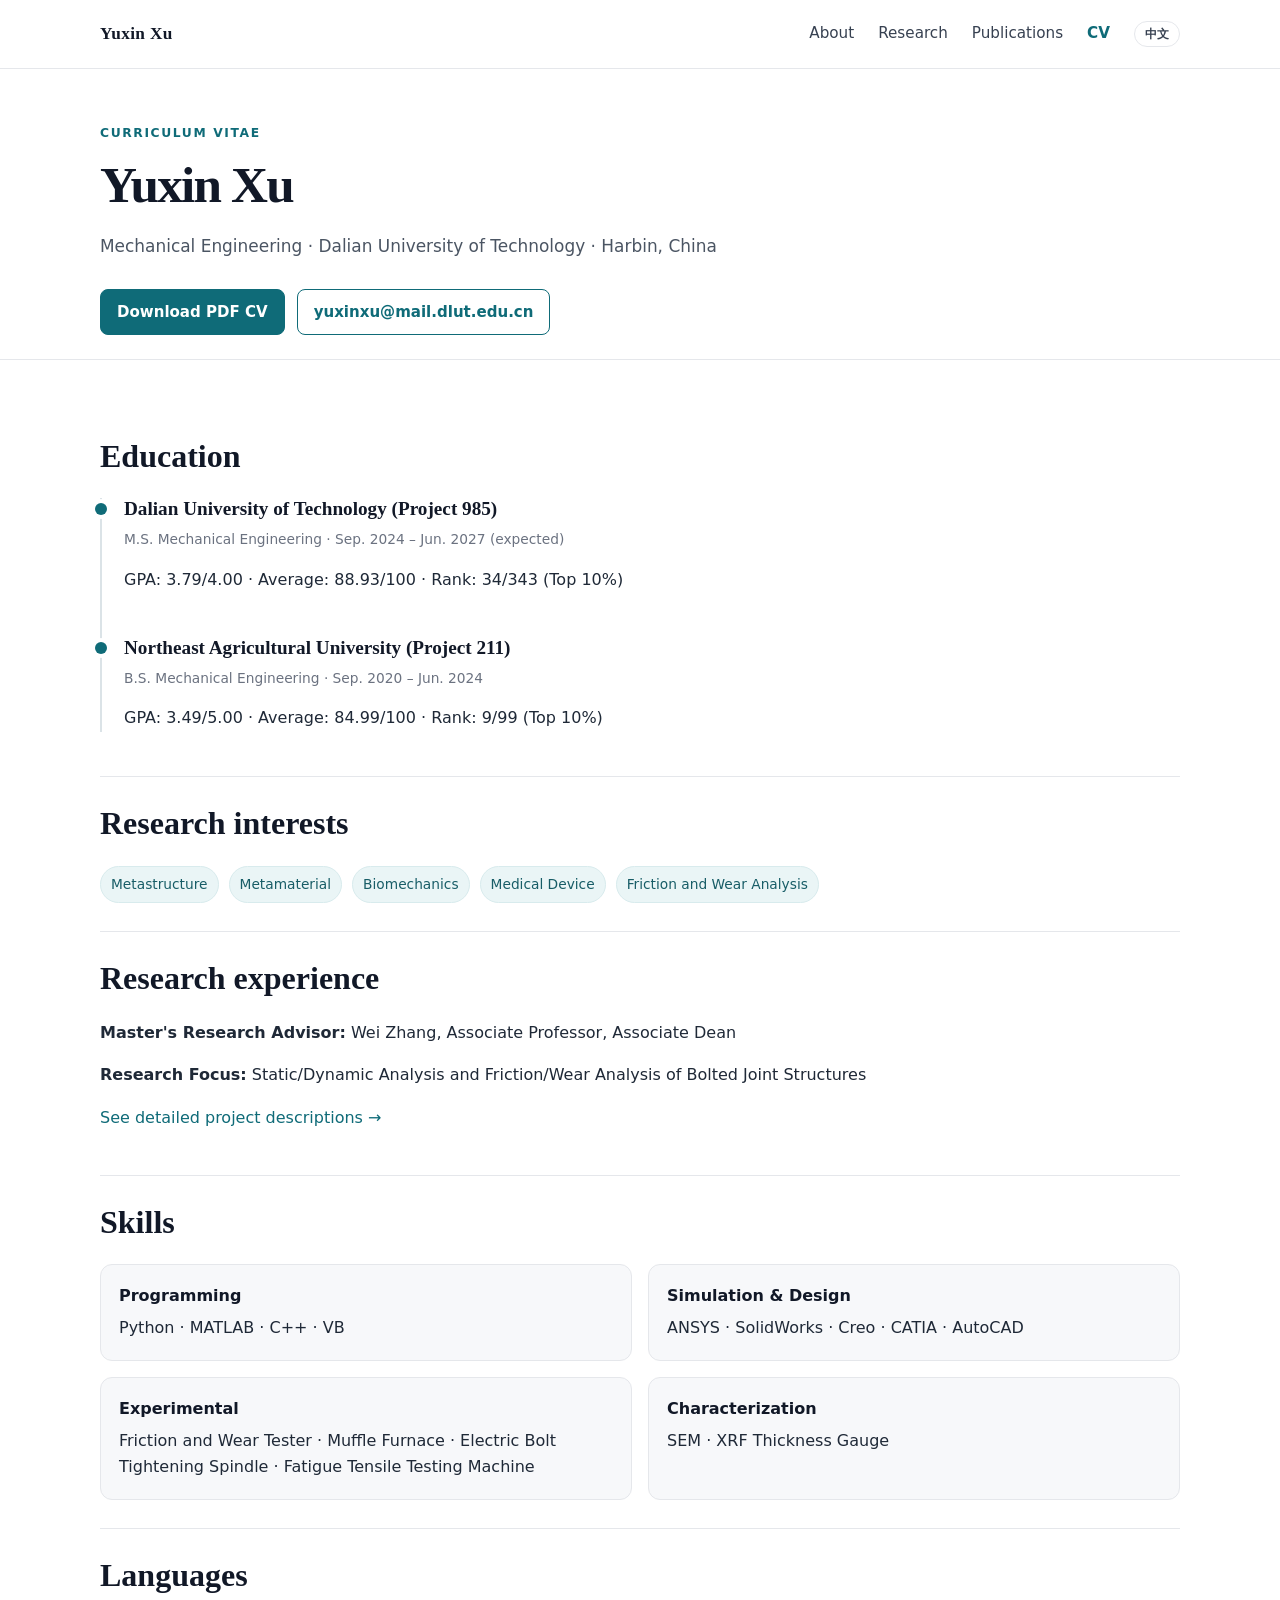
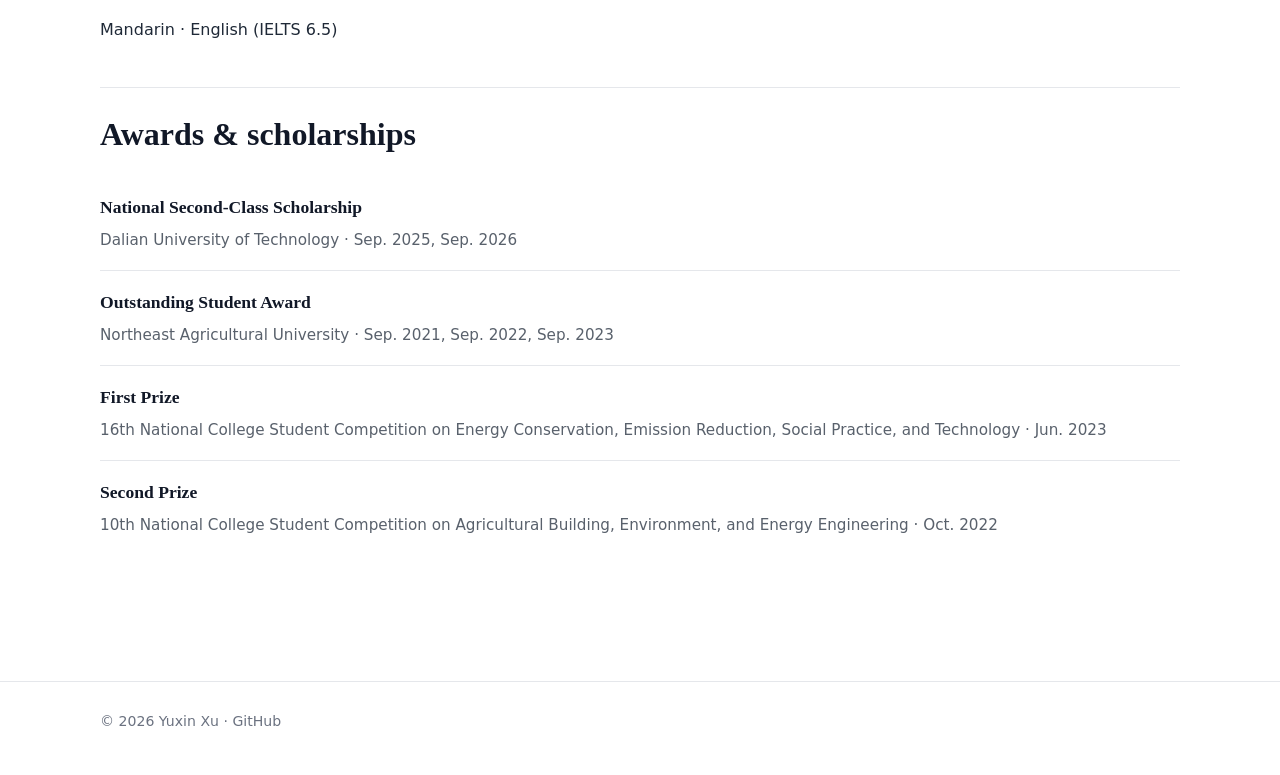
==== cv.html @ acc341e3 "Add files via upload" ====
<!doctype html><html lang="en"><head><meta charset="utf-8"><meta name="viewport" content="width=device-width, initial-scale=1"><title>CV | Yuxin Xu</title><link rel="stylesheet" href="assets/style.css"></head><body>
<header class="site-header"><div class="container nav"><a class="brand" href="index.html">Yuxin Xu</a><nav class="nav-links"><a href="index.html">About</a><a href="research.html">Research</a><a href="publications.html">Publications</a><a class="active" href="cv.html">CV</a></nav></div></header>
<main><section class="page-head"><div class="container"><div class="eyebrow">Curriculum Vitae</div><h1>Yuxin Xu</h1><p class="lede">Mechanical Engineering · Dalian University of Technology · Harbin, China</p><div class="hero-actions"><a class="btn primary" href="assets/Yuxin_Xu_CV.pdf">Download PDF CV</a><a class="btn secondary" href="mailto:yuxinxu@mail.dlut.edu.cn">yuxinxu@mail.dlut.edu.cn</a></div></div></section>
<section class="section"><div class="container"><div class="cv-section"><h2>Education</h2><div class="timeline"><div class="timeline-item"><h3>Dalian University of Technology (Project 985)</h3><div class="when">M.S. Mechanical Engineering · Sep. 2024 – Jun. 2027 (expected)</div><p>GPA: 3.79/4.00 · Average: 88.93/100 · Rank: 34/343 (Top 10%)</p></div><div class="timeline-item"><h3>Northeast Agricultural University (Project 211)</h3><div class="when">B.S. Mechanical Engineering · Sep. 2020 – Jun. 2024</div><p>GPA: 3.49/5.00 · Average: 84.99/100 · Rank: 9/99 (Top 10%)</p></div></div></div><div class="cv-section"><h2>Research interests</h2><div class="meta-row"><span class="tag">Metastructure</span><span class="tag">Metamaterial</span><span class="tag">Biomechanics</span><span class="tag">Medical Device</span><span class="tag">Friction and Wear Analysis</span></div></div><div class="cv-section"><h2>Research experience</h2><p><strong>Master's Research Advisor:</strong> Wei Zhang, Associate Professor, Associate Dean</p><p><strong>Research Focus:</strong> Static/Dynamic Analysis and Friction/Wear Analysis of Bolted Joint Structures</p><p><a href="research.html">See detailed project descriptions →</a></p></div><div class="cv-section"><h2>Skills</h2><div class="skills-grid"><div class="skillbox"><strong>Programming</strong>Python · MATLAB · C++ · VB</div><div class="skillbox"><strong>Simulation & Design</strong>ANSYS · SolidWorks · Creo · CATIA · AutoCAD</div><div class="skillbox"><strong>Experimental</strong>Friction and Wear Tester · Muffle Furnace · Electric Bolt Tightening Spindle · Fatigue Tensile Testing Machine</div><div class="skillbox"><strong>Characterization</strong>SEM · XRF Thickness Gauge</div></div></div><div class="cv-section"><h2>Languages</h2><p>Mandarin · English (IELTS 6.5)</p></div><div class="cv-section"><h2>Awards & scholarships</h2><ul class="list-clean"><li><div class="item-title">National Second-Class Scholarship</div><div class="item-body">Dalian University of Technology · Sep. 2025, Sep. 2026</div></li><li><div class="item-title">Outstanding Student Award</div><div class="item-body">Northeast Agricultural University · Sep. 2021, Sep. 2022, Sep. 2023</div></li><li><div class="item-title">First Prize</div><div class="item-body">16th National College Student Competition on Energy Conservation, Emission Reduction, Social Practice, and Technology · Jun. 2023</div></li><li><div class="item-title">Second Prize</div><div class="item-body">10th National College Student Competition on Agricultural Building, Environment, and Energy Engineering · Oct. 2022</div></li></ul></div></div></section>
</main><footer class="footer"><div class="container">© <span id="year"></span> Yuxin Xu · <a href="https://github.com/Nathan-yuxinxu" target="_blank" rel="noopener">GitHub</a></div></footer><script src="assets/site.js"></script></body></html>
---- assets/style.css ----
:root{
  --bg:#ffffff;
  --surface:#f7f8fa;
  --text:#1f2937;
  --muted:#6b7280;
  --line:#e5e7eb;
  --accent:#0f6b78;
  --accent-soft:#eaf5f6;
  --max:1080px;
}
*{box-sizing:border-box}
html{scroll-behavior:smooth}
body{margin:0;background:var(--bg);color:var(--text);font-family:Inter,ui-sans-serif,system-ui,-apple-system,BlinkMacSystemFont,"Segoe UI",sans-serif;line-height:1.65}
a{color:var(--accent);text-decoration:none}
a:hover{text-decoration:underline}
.container{width:min(var(--max),calc(100% - 40px));margin:0 auto}
.site-header{position:sticky;top:0;z-index:50;background:rgba(255,255,255,.94);backdrop-filter:blur(14px);border-bottom:1px solid var(--line)}
.nav{height:68px;display:flex;align-items:center;justify-content:space-between;gap:24px}
.brand{font-family:Georgia,"Times New Roman",serif;font-size:1.08rem;font-weight:700;color:#111827;letter-spacing:.02em}
.nav-links{display:flex;gap:24px;align-items:center;font-size:.95rem}
.nav-links a{color:#374151}
.nav-links a.active{color:var(--accent);font-weight:700}
.hero{padding:74px 0 44px}
.hero-grid{display:grid;grid-template-columns:1fr 260px;gap:64px;align-items:center}
.eyebrow{text-transform:uppercase;letter-spacing:.13em;font-size:.77rem;font-weight:800;color:var(--accent);margin-bottom:12px}
h1,h2,h3{font-family:Georgia,"Times New Roman",serif;color:#111827;line-height:1.18}
h1{font-size:clamp(2.7rem,6vw,4.8rem);margin:0 0 14px;letter-spacing:-.035em}
h2{font-size:2rem;margin:0 0 22px}
h3{font-size:1.2rem;margin:0 0 7px}
.subtitle{font-size:1.22rem;color:#374151;margin:0 0 20px}
.lede{font-size:1.06rem;color:#4b5563;max-width:760px}
.hero-actions{display:flex;flex-wrap:wrap;gap:12px;margin-top:28px}
.btn{display:inline-flex;align-items:center;justify-content:center;padding:10px 16px;border-radius:8px;border:1px solid var(--accent);font-weight:700;font-size:.94rem}
.btn.primary{background:var(--accent);color:white}
.btn.secondary{background:white;color:var(--accent)}
.avatar{width:230px;height:230px;border-radius:50%;display:grid;place-items:center;background:linear-gradient(135deg,#dcecee,#f5f7f8);border:1px solid #d8e4e6;box-shadow:0 14px 45px rgba(15,107,120,.08)}
.avatar span{font-family:Georgia,"Times New Roman",serif;font-size:4.2rem;color:var(--accent);letter-spacing:-.08em}
.meta-row{display:flex;flex-wrap:wrap;gap:10px;margin-top:24px}
.tag{background:var(--accent-soft);color:#185d67;padding:6px 10px;border-radius:999px;font-size:.86rem;border:1px solid #d8ebed}
.section{padding:50px 0;border-top:1px solid var(--line)}
.section-intro{max-width:760px;color:var(--muted);margin-top:-10px;margin-bottom:26px}
.stats{display:grid;grid-template-columns:repeat(4,1fr);gap:14px}
.stat{border:1px solid var(--line);border-radius:12px;padding:18px;background:white}
.stat strong{display:block;font-family:Georgia,"Times New Roman",serif;font-size:1.55rem;color:#111827}
.stat span{font-size:.88rem;color:var(--muted)}
.cards{display:grid;grid-template-columns:repeat(3,1fr);gap:18px}
.card{border:1px solid var(--line);border-radius:14px;padding:22px;background:white;box-shadow:0 8px 22px rgba(17,24,39,.035)}
.card p{margin:.4rem 0 0;color:#5b6470;font-size:.95rem}
.card .kicker{font-size:.75rem;text-transform:uppercase;letter-spacing:.12em;color:var(--accent);font-weight:800;margin-bottom:10px}
.list-clean{list-style:none;padding:0;margin:0}
.list-clean li{padding:17px 0;border-bottom:1px solid var(--line)}
.list-clean li:last-child{border-bottom:0}
.item-top{display:flex;justify-content:space-between;gap:18px;align-items:flex-start}
.item-title{font-family:Georgia,"Times New Roman",serif;font-weight:700;font-size:1.1rem;color:#111827}
.item-meta{color:var(--muted);font-size:.9rem;white-space:nowrap}
.item-body{color:#59616c;margin-top:6px;font-size:.95rem}
.smallcaps{text-transform:uppercase;letter-spacing:.1em;font-size:.72rem;font-weight:800;color:var(--accent)}
.pub{padding:18px 0;border-bottom:1px solid var(--line)}
.pub:last-child{border-bottom:0}
.pub-title{font-weight:700;color:#111827}
.pub-authors,.pub-venue{color:#5b6470;font-size:.94rem;margin-top:3px}
.pub-badge{display:inline-block;margin-top:8px;padding:3px 8px;border-radius:6px;background:var(--surface);border:1px solid var(--line);font-size:.8rem;color:#4b5563}
.two-col{display:grid;grid-template-columns:1fr 1fr;gap:36px}
.timeline{border-left:2px solid #dbe3e7;padding-left:22px}
.timeline-item{position:relative;padding:0 0 28px}
.timeline-item:before{content:"";position:absolute;left:-29px;top:5px;width:12px;height:12px;border-radius:50%;background:var(--accent);box-shadow:0 0 0 4px white}
.timeline-item:last-child{padding-bottom:0}
.timeline-item .when{font-size:.86rem;color:var(--muted)}
.skills-grid{display:grid;grid-template-columns:repeat(2,1fr);gap:16px}
.skillbox{background:var(--surface);border:1px solid var(--line);border-radius:12px;padding:18px}
.skillbox strong{display:block;margin-bottom:6px;color:#111827}
.footer{margin-top:48px;border-top:1px solid var(--line);padding:28px 0 42px;color:var(--muted);font-size:.88rem}
.page-head{padding:54px 0 24px}
.page-head h1{font-size:3.2rem}
.breadcrumb{color:var(--muted);font-size:.92rem;margin-top:8px}
.project{display:grid;grid-template-columns:170px 1fr;gap:28px;padding:28px 0;border-bottom:1px solid var(--line)}
.project:last-child{border-bottom:0}
.project-label{font-size:.82rem;color:var(--muted)}
.project-label strong{display:block;color:var(--accent);margin-bottom:3px}
.project h3{font-size:1.35rem}
.project ul{margin:12px 0 0 1.1rem;color:#59616c}
.project li{margin:7px 0}
.note{background:var(--accent-soft);border-left:4px solid var(--accent);padding:16px 18px;border-radius:8px;color:#36565b}
.cv-section{padding:28px 0;border-bottom:1px solid var(--line)}
.cv-section:last-child{border-bottom:0}
@media (max-width:800px){
  .hero-grid{grid-template-columns:1fr;gap:34px}.avatar{width:170px;height:170px}.avatar span{font-size:3.2rem}
  .stats,.cards,.two-col,.skills-grid{grid-template-columns:1fr 1fr}.project{grid-template-columns:1fr}.nav-links{gap:13px;font-size:.88rem}
}
@media (max-width:560px){
  .container{width:min(100% - 28px,var(--max))}.nav{height:auto;min-height:64px;align-items:flex-start;padding:14px 0;flex-direction:column;gap:8px}.nav-links{flex-wrap:wrap}
  .hero{padding-top:44px}.stats,.cards,.two-col,.skills-grid{grid-template-columns:1fr}.item-top{flex-direction:column;gap:4px}.item-meta{white-space:normal}.page-head h1{font-size:2.5rem}
}

.project-gallery{display:grid;grid-template-columns:repeat(2,minmax(0,1fr));gap:12px;margin-top:18px}
.project-gallery figure{margin:0}
.project-gallery img{display:block;width:100%;height:260px;object-fit:contain;object-position:center;border-radius:10px;border:1px solid var(--line);background:#f8fafc;padding:8px;cursor:zoom-in;transition:transform .18s ease,box-shadow .18s ease}
.project-gallery figcaption{font-size:.79rem;color:var(--muted);margin-top:6px}
.pending-gallery{grid-template-columns:1fr}
.gallery-placeholder{min-height:110px;border:1px dashed #cbd5e1;border-radius:10px;display:grid;place-items:center;padding:18px;background:#fafbfc;color:#7b8490;text-align:center;font-size:.86rem}
.footer a{color:inherit}
@media (max-width:560px){.project-gallery{grid-template-columns:1fr}}

.photo-avatar{overflow:hidden;padding:0;background:#fff}
.photo-avatar img{width:100%;height:100%;object-fit:cover;display:block}
.project-gallery{grid-template-columns:repeat(auto-fit,minmax(220px,1fr))}

.project-gallery img:hover{transform:translateY(-2px);box-shadow:0 10px 28px rgba(17,24,39,.10)}
.project-gallery figcaption{min-height:2.7em}
.image-lightbox{position:fixed;inset:0;z-index:9999;background:rgba(0,0,0,.88);display:none;align-items:center;justify-content:center;padding:28px}
.image-lightbox.open{display:flex}
.image-lightbox-inner{position:relative;max-width:96vw;max-height:94vh;display:flex;flex-direction:column;align-items:center;gap:10px}
.image-lightbox img{display:block;max-width:94vw;max-height:84vh;width:auto;height:auto;object-fit:contain;background:white;border-radius:8px;box-shadow:0 18px 60px rgba(0,0,0,.42)}
.image-lightbox-caption{max-width:900px;color:#f3f4f6;text-align:center;font-size:.92rem;line-height:1.5}
.image-lightbox-close{position:fixed;top:18px;right:22px;width:44px;height:44px;border:0;border-radius:50%;background:rgba(255,255,255,.14);color:#fff;font-size:30px;line-height:1;cursor:pointer;display:grid;place-items:center}
.image-lightbox-close:hover{background:rgba(255,255,255,.24)}
@media (max-width:560px){.project-gallery img{height:220px}.image-lightbox{padding:14px}.image-lightbox img{max-width:96vw;max-height:80vh}}

/* bilingual language switch */
.lang-toggle{appearance:none;border:1px solid var(--line);background:#fff;color:#374151;border-radius:999px;padding:5px 10px;font:inherit;font-size:.78rem;font-weight:700;line-height:1.2;cursor:pointer;white-space:nowrap;transition:border-color .15s ease,color .15s ease,background .15s ease}
.lang-toggle:hover{border-color:var(--accent);color:var(--accent);background:var(--accent-soft)}
.lang-toggle:focus-visible{outline:2px solid var(--accent);outline-offset:2px}
html[lang="zh-CN"] body{font-family:Inter,"PingFang SC","Microsoft YaHei","Noto Sans CJK SC",ui-sans-serif,system-ui,-apple-system,BlinkMacSystemFont,"Segoe UI",sans-serif}
html[lang="zh-CN"] h1,html[lang="zh-CN"] h2,html[lang="zh-CN"] h3,html[lang="zh-CN"] .brand,html[lang="zh-CN"] .item-title,html[lang="zh-CN"] .stat strong{font-family:"Songti SC","Noto Serif CJK SC",Georgia,"Times New Roman",serif}
@media (max-width:560px){.lang-toggle{padding:4px 9px;font-size:.75rem}}
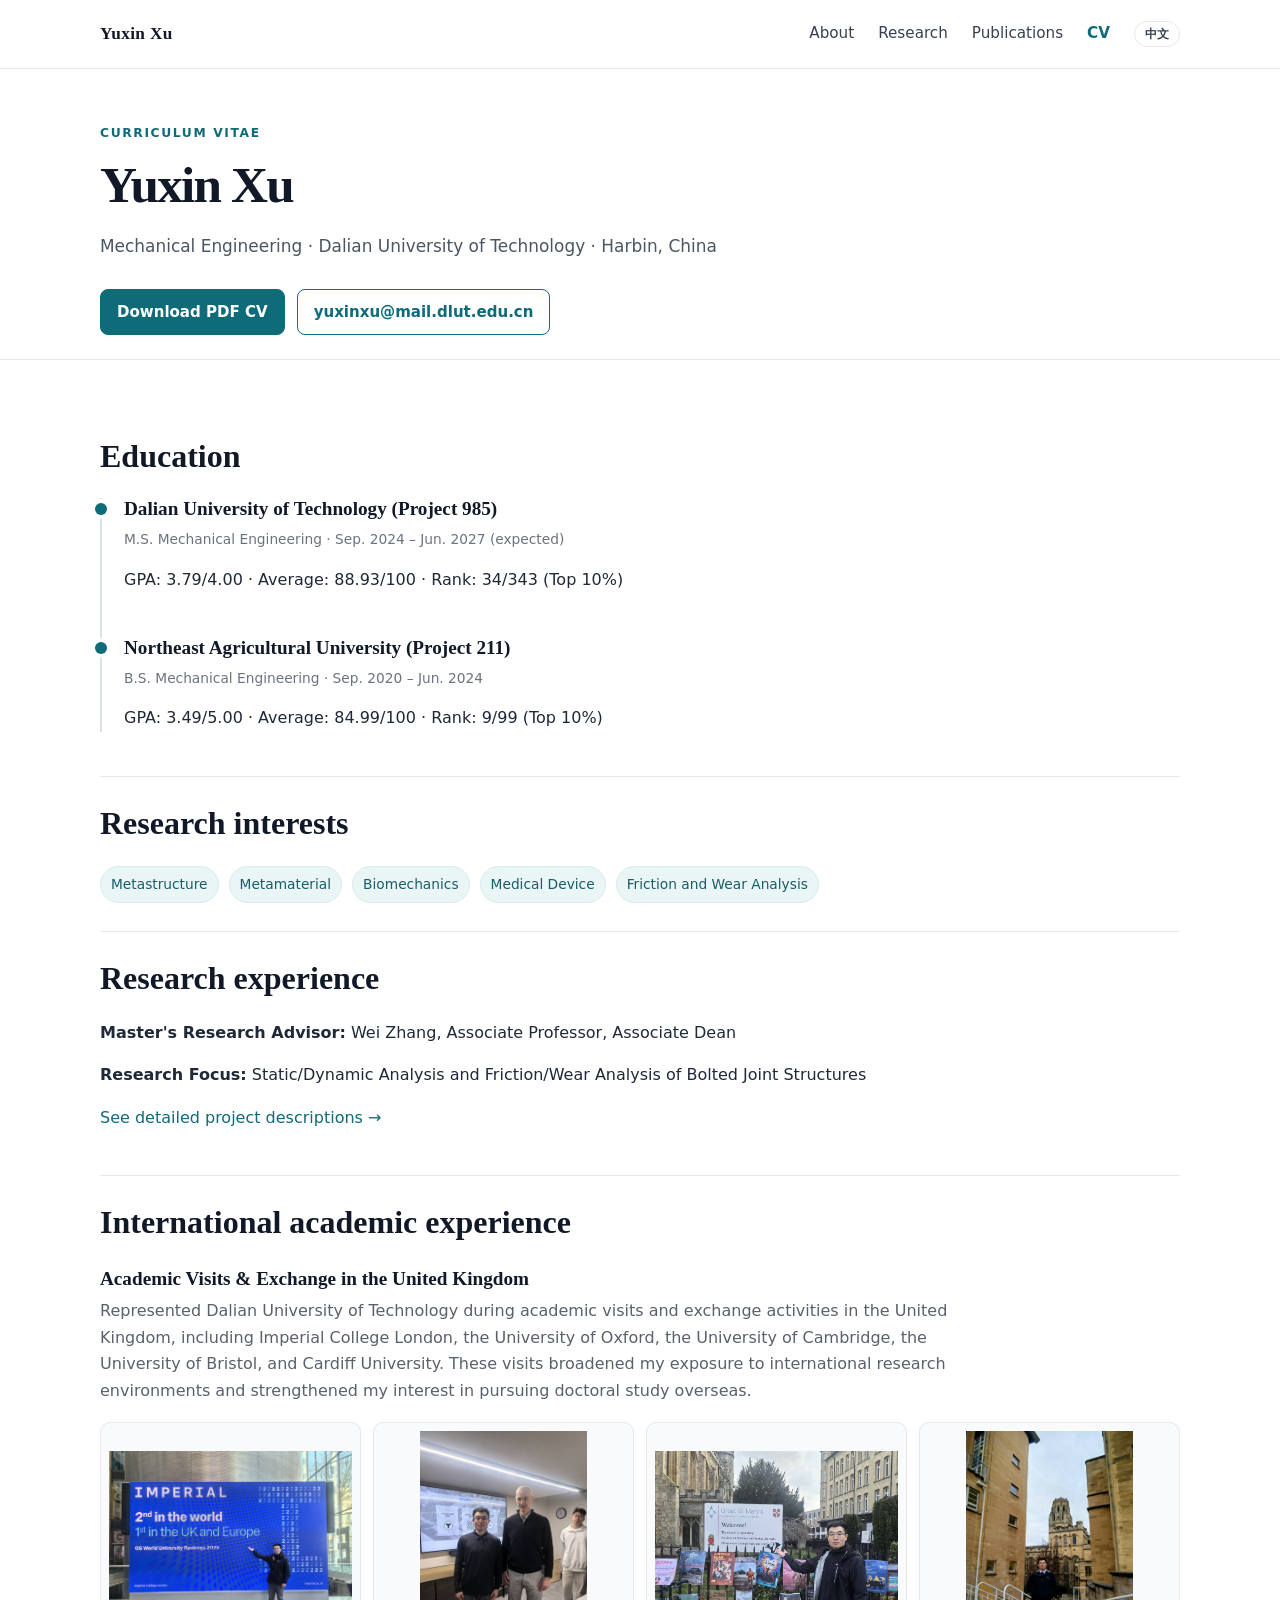
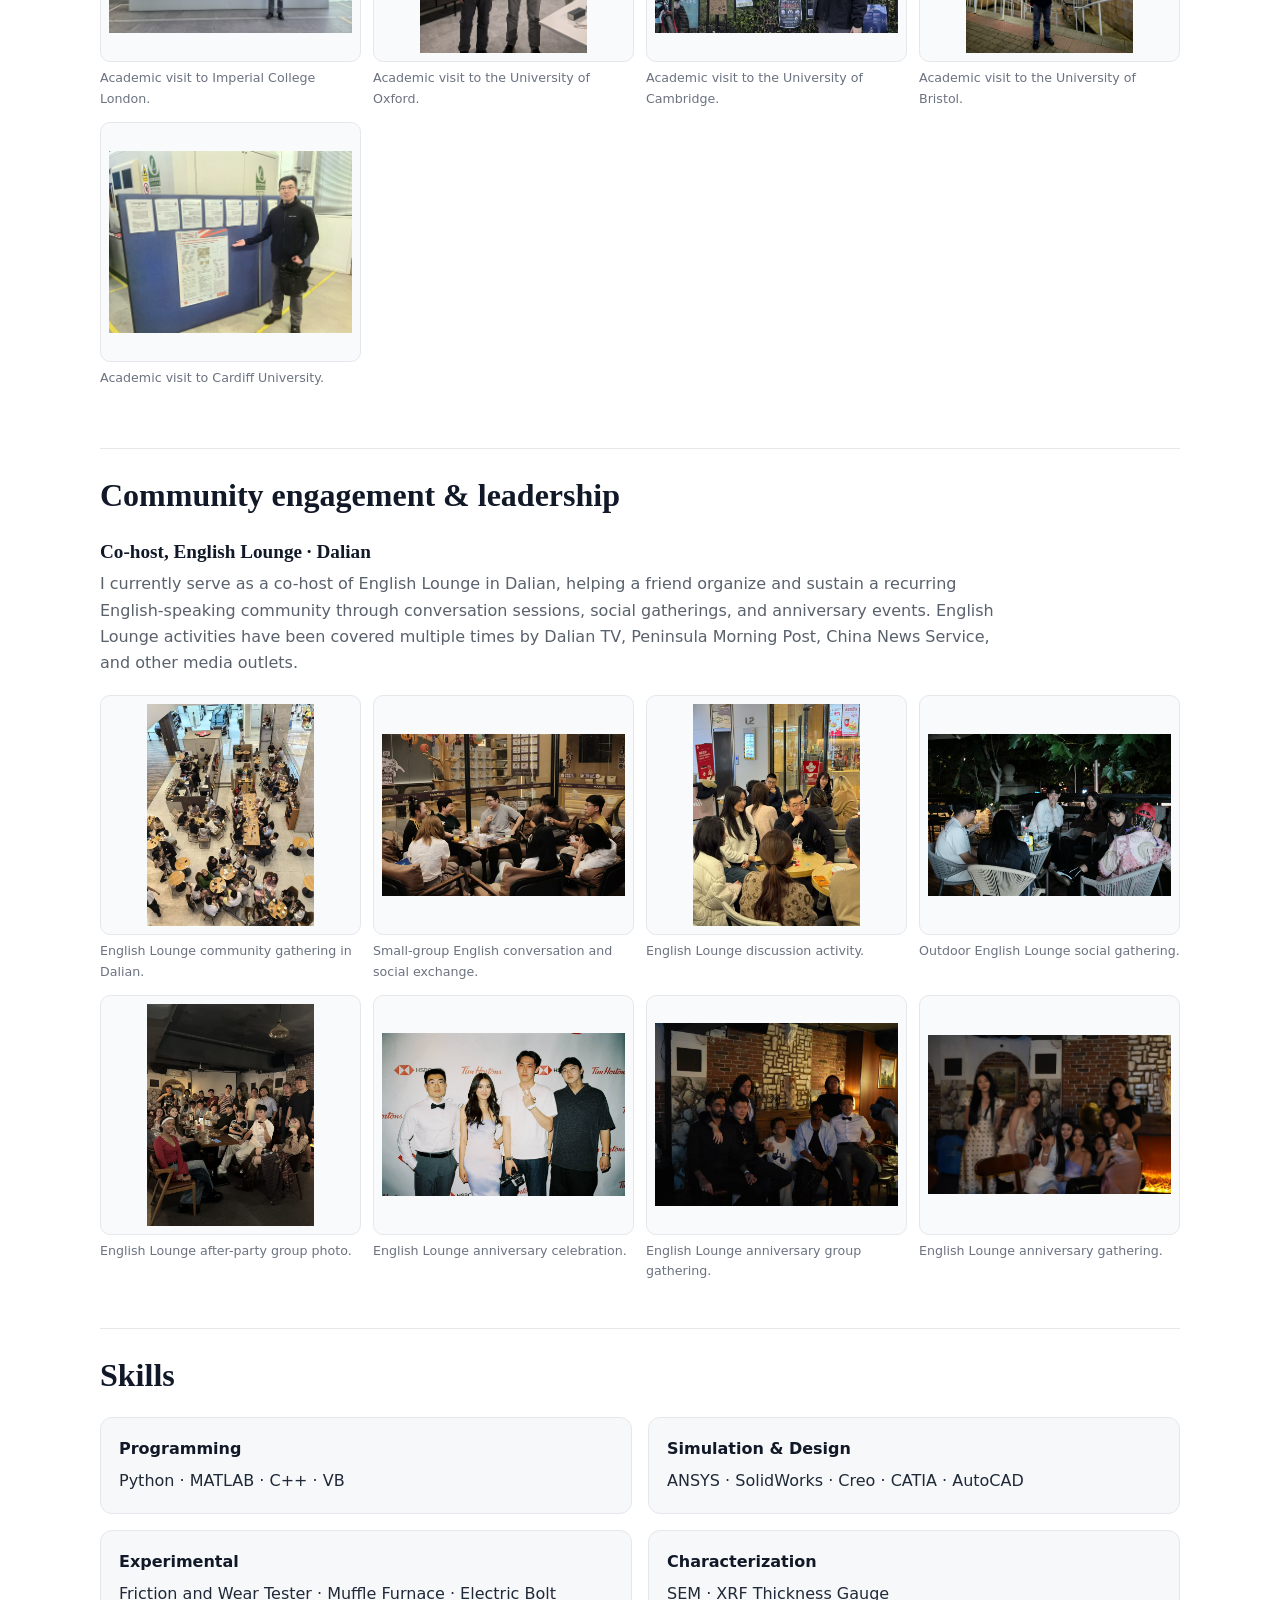
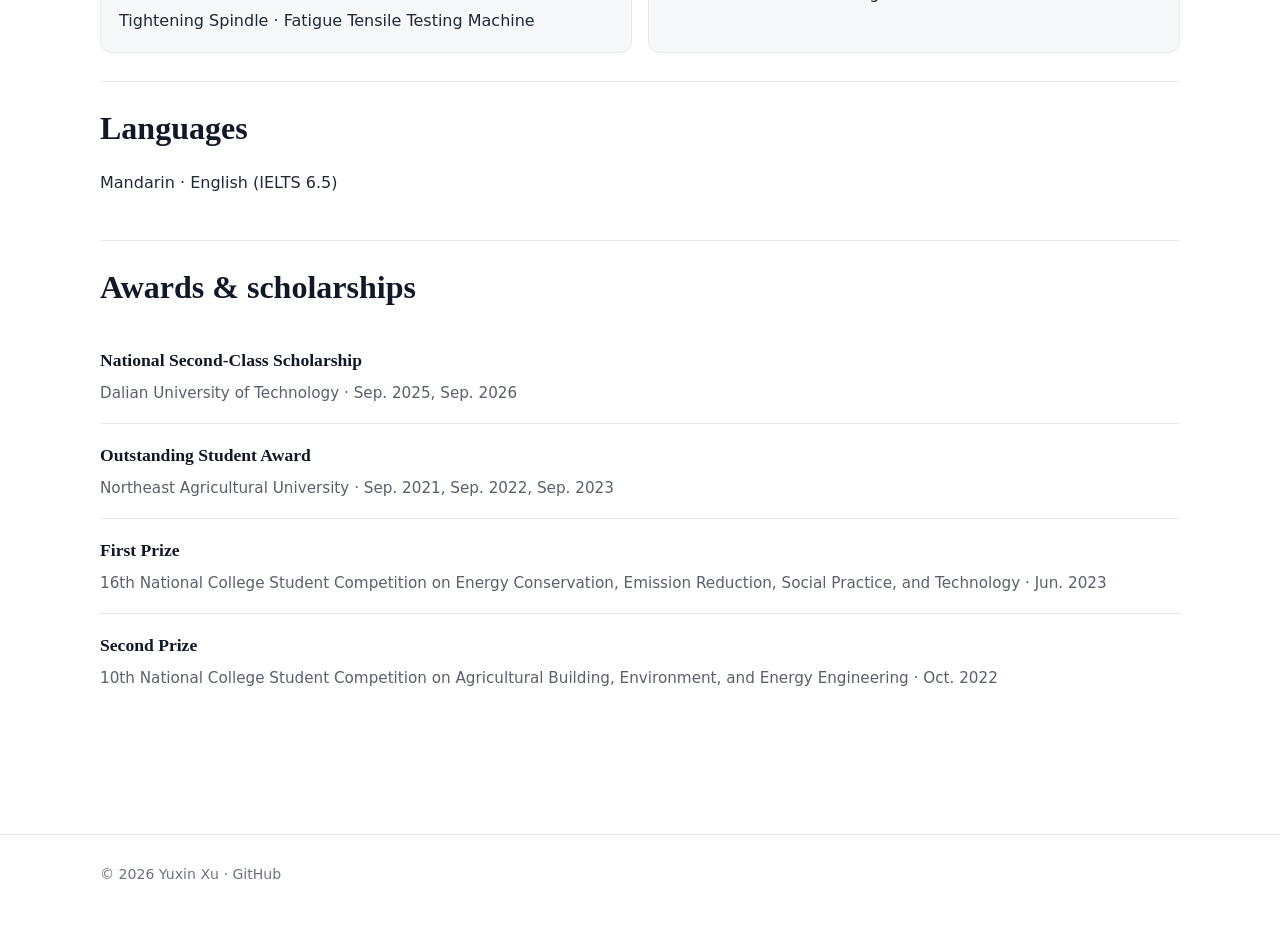
==== commit d3764d00: "Add files via upload" ====
--- a/cv.html
+++ b/cv.html
@@ -1,5 +1,25 @@
 <!doctype html><html lang="en"><head><meta charset="utf-8"><meta name="viewport" content="width=device-width, initial-scale=1"><title>CV | Yuxin Xu</title><link rel="stylesheet" href="assets/style.css"></head><body>
 <header class="site-header"><div class="container nav"><a class="brand" href="index.html">Yuxin Xu</a><nav class="nav-links"><a href="index.html">About</a><a href="research.html">Research</a><a href="publications.html">Publications</a><a class="active" href="cv.html">CV</a></nav></div></header>
 <main><section class="page-head"><div class="container"><div class="eyebrow">Curriculum Vitae</div><h1>Yuxin Xu</h1><p class="lede">Mechanical Engineering · Dalian University of Technology · Harbin, China</p><div class="hero-actions"><a class="btn primary" href="assets/Yuxin_Xu_CV.pdf">Download PDF CV</a><a class="btn secondary" href="mailto:yuxinxu@mail.dlut.edu.cn">yuxinxu@mail.dlut.edu.cn</a></div></div></section>
-<section class="section"><div class="container"><div class="cv-section"><h2>Education</h2><div class="timeline"><div class="timeline-item"><h3>Dalian University of Technology (Project 985)</h3><div class="when">M.S. Mechanical Engineering · Sep. 2024 – Jun. 2027 (expected)</div><p>GPA: 3.79/4.00 · Average: 88.93/100 · Rank: 34/343 (Top 10%)</p></div><div class="timeline-item"><h3>Northeast Agricultural University (Project 211)</h3><div class="when">B.S. Mechanical Engineering · Sep. 2020 – Jun. 2024</div><p>GPA: 3.49/5.00 · Average: 84.99/100 · Rank: 9/99 (Top 10%)</p></div></div></div><div class="cv-section"><h2>Research interests</h2><div class="meta-row"><span class="tag">Metastructure</span><span class="tag">Metamaterial</span><span class="tag">Biomechanics</span><span class="tag">Medical Device</span><span class="tag">Friction and Wear Analysis</span></div></div><div class="cv-section"><h2>Research experience</h2><p><strong>Master's Research Advisor:</strong> Wei Zhang, Associate Professor, Associate Dean</p><p><strong>Research Focus:</strong> Static/Dynamic Analysis and Friction/Wear Analysis of Bolted Joint Structures</p><p><a href="research.html">See detailed project descriptions →</a></p></div><div class="cv-section"><h2>Skills</h2><div class="skills-grid"><div class="skillbox"><strong>Programming</strong>Python · MATLAB · C++ · VB</div><div class="skillbox"><strong>Simulation & Design</strong>ANSYS · SolidWorks · Creo · CATIA · AutoCAD</div><div class="skillbox"><strong>Experimental</strong>Friction and Wear Tester · Muffle Furnace · Electric Bolt Tightening Spindle · Fatigue Tensile Testing Machine</div><div class="skillbox"><strong>Characterization</strong>SEM · XRF Thickness Gauge</div></div></div><div class="cv-section"><h2>Languages</h2><p>Mandarin · English (IELTS 6.5)</p></div><div class="cv-section"><h2>Awards & scholarships</h2><ul class="list-clean"><li><div class="item-title">National Second-Class Scholarship</div><div class="item-body">Dalian University of Technology · Sep. 2025, Sep. 2026</div></li><li><div class="item-title">Outstanding Student Award</div><div class="item-body">Northeast Agricultural University · Sep. 2021, Sep. 2022, Sep. 2023</div></li><li><div class="item-title">First Prize</div><div class="item-body">16th National College Student Competition on Energy Conservation, Emission Reduction, Social Practice, and Technology · Jun. 2023</div></li><li><div class="item-title">Second Prize</div><div class="item-body">10th National College Student Competition on Agricultural Building, Environment, and Energy Engineering · Oct. 2022</div></li></ul></div></div></section>
+<section class="section"><div class="container"><div class="cv-section"><h2>Education</h2><div class="timeline"><div class="timeline-item"><h3>Dalian University of Technology (Project 985)</h3><div class="when">M.S. Mechanical Engineering · Sep. 2024 – Jun. 2027 (expected)</div><p>GPA: 3.79/4.00 · Average: 88.93/100 · Rank: 34/343 (Top 10%)</p></div><div class="timeline-item"><h3>Northeast Agricultural University (Project 211)</h3><div class="when">B.S. Mechanical Engineering · Sep. 2020 – Jun. 2024</div><p>GPA: 3.49/5.00 · Average: 84.99/100 · Rank: 9/99 (Top 10%)</p></div></div></div><div class="cv-section"><h2>Research interests</h2><div class="meta-row"><span class="tag">Metastructure</span><span class="tag">Metamaterial</span><span class="tag">Biomechanics</span><span class="tag">Medical Device</span><span class="tag">Friction and Wear Analysis</span></div></div><div class="cv-section"><h2>Research experience</h2><p><strong>Master's Research Advisor:</strong> Wei Zhang, Associate Professor, Associate Dean</p><p><strong>Research Focus:</strong> Static/Dynamic Analysis and Friction/Wear Analysis of Bolted Joint Structures</p><p><a href="research.html">See detailed project descriptions →</a></p></div><div class="cv-section"><h2>International academic experience</h2>
+<div class="cv-story"><h3>Academic Visits & Exchange in the United Kingdom</h3><p>Represented Dalian University of Technology during academic visits and exchange activities in the United Kingdom, including Imperial College London, the University of Oxford, the University of Cambridge, the University of Bristol, and Cardiff University. These visits broadened my exposure to international research environments and strengthened my interest in pursuing doctoral study overseas.</p>
+<div class="project-gallery cv-gallery">
+<figure><img src="assets/images/cv/uk-imperial.jpg" alt="Yuxin Xu during an academic visit to Imperial College London"><figcaption>Academic visit to Imperial College London.</figcaption></figure>
+<figure><img src="assets/images/cv/uk-oxford.jpg" alt="Yuxin Xu during an academic visit to the University of Oxford"><figcaption>Academic visit to the University of Oxford.</figcaption></figure>
+<figure><img src="assets/images/cv/uk-cambridge.jpg" alt="Yuxin Xu during an academic visit to the University of Cambridge"><figcaption>Academic visit to the University of Cambridge.</figcaption></figure>
+<figure><img src="assets/images/cv/uk-bristol.jpg" alt="Yuxin Xu during an academic visit to the University of Bristol"><figcaption>Academic visit to the University of Bristol.</figcaption></figure>
+<figure><img src="assets/images/cv/uk-cardiff.jpg" alt="Yuxin Xu during an academic visit to Cardiff University"><figcaption>Academic visit to Cardiff University.</figcaption></figure>
+</div></div></div>
+<div class="cv-section"><h2>Community engagement & leadership</h2>
+<div class="cv-story"><h3>Co-host, English Lounge · Dalian</h3><p>I currently serve as a co-host of English Lounge in Dalian, helping a friend organize and sustain a recurring English-speaking community through conversation sessions, social gatherings, and anniversary events. English Lounge activities have been covered multiple times by Dalian TV, Peninsula Morning Post, China News Service, and other media outlets.</p>
+<div class="project-gallery cv-gallery">
+<figure><img src="assets/images/cv/english-lounge-daily-1.jpg" alt="English Lounge community gathering in Dalian"><figcaption>English Lounge community gathering in Dalian.</figcaption></figure>
+<figure><img src="assets/images/cv/english-lounge-daily-2.jpg" alt="English Lounge small-group conversation session"><figcaption>Small-group English conversation and social exchange.</figcaption></figure>
+<figure><img src="assets/images/cv/english-lounge-daily-3.jpg" alt="English Lounge discussion activity"><figcaption>English Lounge discussion activity.</figcaption></figure>
+<figure><img src="assets/images/cv/english-lounge-daily-4.jpg" alt="English Lounge outdoor social gathering"><figcaption>Outdoor English Lounge social gathering.</figcaption></figure>
+<figure><img src="assets/images/cv/english-lounge-afterparty.jpg" alt="English Lounge after-party group photo"><figcaption>English Lounge after-party group photo.</figcaption></figure>
+<figure><img src="assets/images/cv/english-lounge-anniversary-1.jpg" alt="English Lounge anniversary celebration"><figcaption>English Lounge anniversary celebration.</figcaption></figure>
+<figure><img src="assets/images/cv/english-lounge-anniversary-2.jpg" alt="English Lounge anniversary group gathering"><figcaption>English Lounge anniversary group gathering.</figcaption></figure>
+<figure><img src="assets/images/cv/english-lounge-anniversary-3.jpg" alt="English Lounge anniversary gathering"><figcaption>English Lounge anniversary gathering.</figcaption></figure>
+</div></div></div><div class="cv-section"><h2>Skills</h2><div class="skills-grid"><div class="skillbox"><strong>Programming</strong>Python · MATLAB · C++ · VB</div><div class="skillbox"><strong>Simulation & Design</strong>ANSYS · SolidWorks · Creo · CATIA · AutoCAD</div><div class="skillbox"><strong>Experimental</strong>Friction and Wear Tester · Muffle Furnace · Electric Bolt Tightening Spindle · Fatigue Tensile Testing Machine</div><div class="skillbox"><strong>Characterization</strong>SEM · XRF Thickness Gauge</div></div></div><div class="cv-section"><h2>Languages</h2><p>Mandarin · English (IELTS 6.5)</p></div><div class="cv-section"><h2>Awards & scholarships</h2><ul class="list-clean"><li><div class="item-title">National Second-Class Scholarship</div><div class="item-body">Dalian University of Technology · Sep. 2025, Sep. 2026</div></li><li><div class="item-title">Outstanding Student Award</div><div class="item-body">Northeast Agricultural University · Sep. 2021, Sep. 2022, Sep. 2023</div></li><li><div class="item-title">First Prize</div><div class="item-body">16th National College Student Competition on Energy Conservation, Emission Reduction, Social Practice, and Technology · Jun. 2023</div></li><li><div class="item-title">Second Prize</div><div class="item-body">10th National College Student Competition on Agricultural Building, Environment, and Energy Engineering · Oct. 2022</div></li></ul></div></div></section>
 </main><footer class="footer"><div class="container">© <span id="year"></span> Yuxin Xu · <a href="https://github.com/Nathan-yuxinxu" target="_blank" rel="noopener">GitHub</a></div></footer><script src="assets/site.js"></script></body></html>
--- a/assets/style.css
+++ b/assets/style.css
@@ -123,3 +123,9 @@
 html[lang="zh-CN"] body{font-family:Inter,"PingFang SC","Microsoft YaHei","Noto Sans CJK SC",ui-sans-serif,system-ui,-apple-system,BlinkMacSystemFont,"Segoe UI",sans-serif}
 html[lang="zh-CN"] h1,html[lang="zh-CN"] h2,html[lang="zh-CN"] h3,html[lang="zh-CN"] .brand,html[lang="zh-CN"] .item-title,html[lang="zh-CN"] .stat strong{font-family:"Songti SC","Noto Serif CJK SC",Georgia,"Times New Roman",serif}
 @media (max-width:560px){.lang-toggle{padding:4px 9px;font-size:.75rem}}
+
+.cv-story{padding:4px 0 18px}
+.cv-story>p{max-width:900px;color:#59616c;margin:8px 0 18px}
+.cv-gallery{margin-top:16px}
+.cv-gallery img{height:240px}
+@media (max-width:560px){.cv-gallery img{height:220px}}
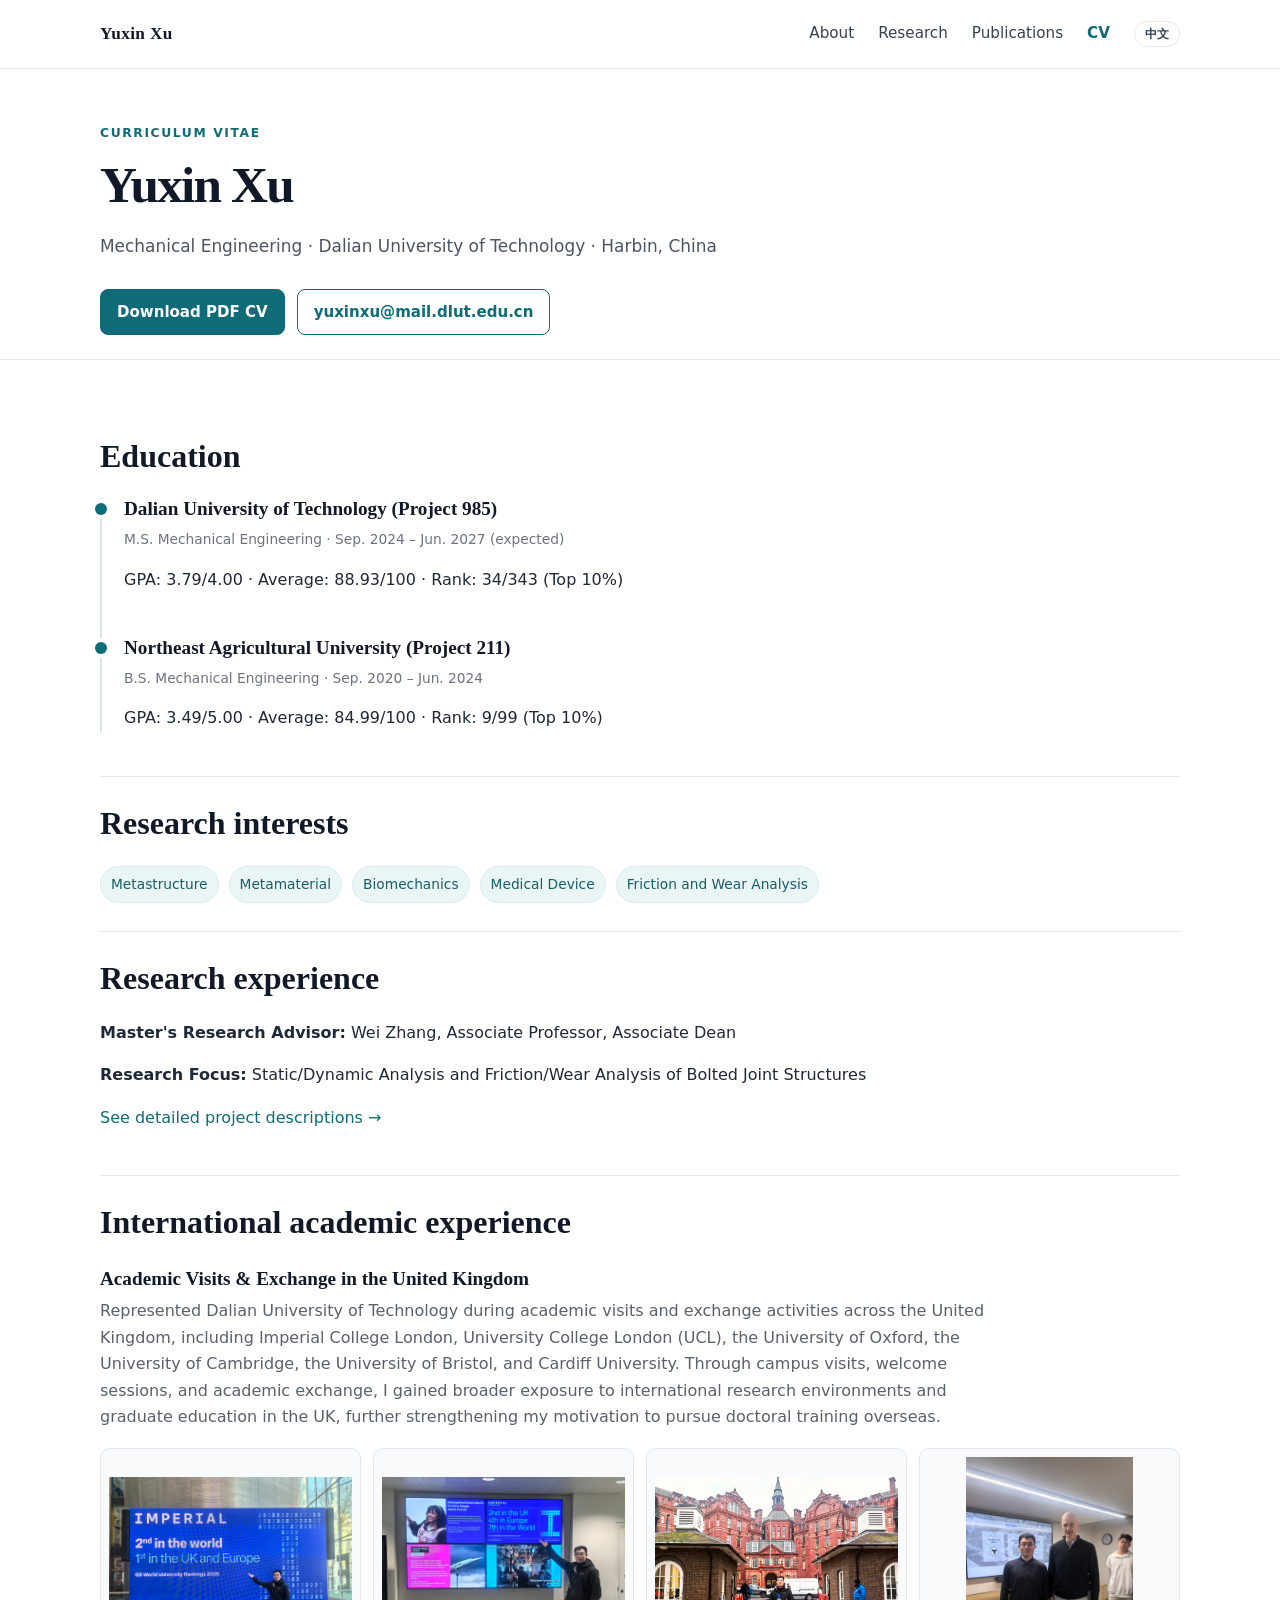
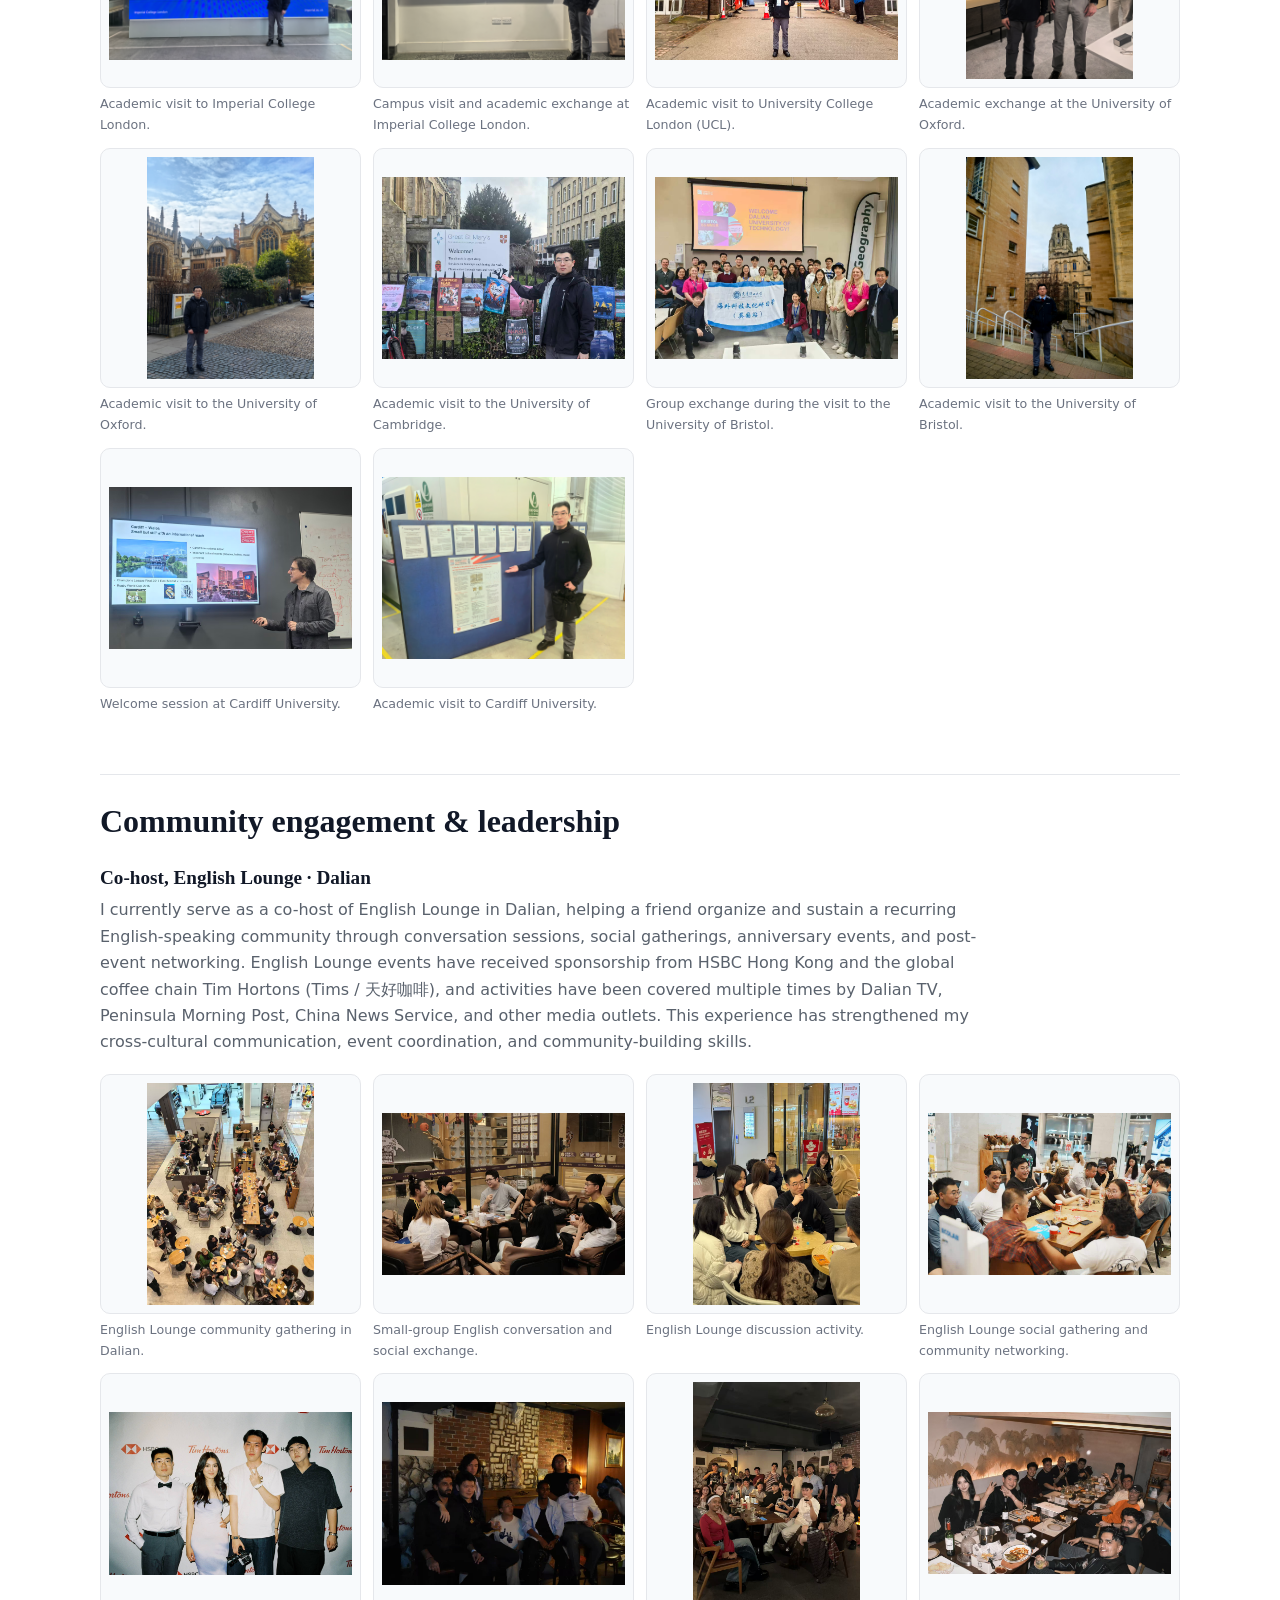
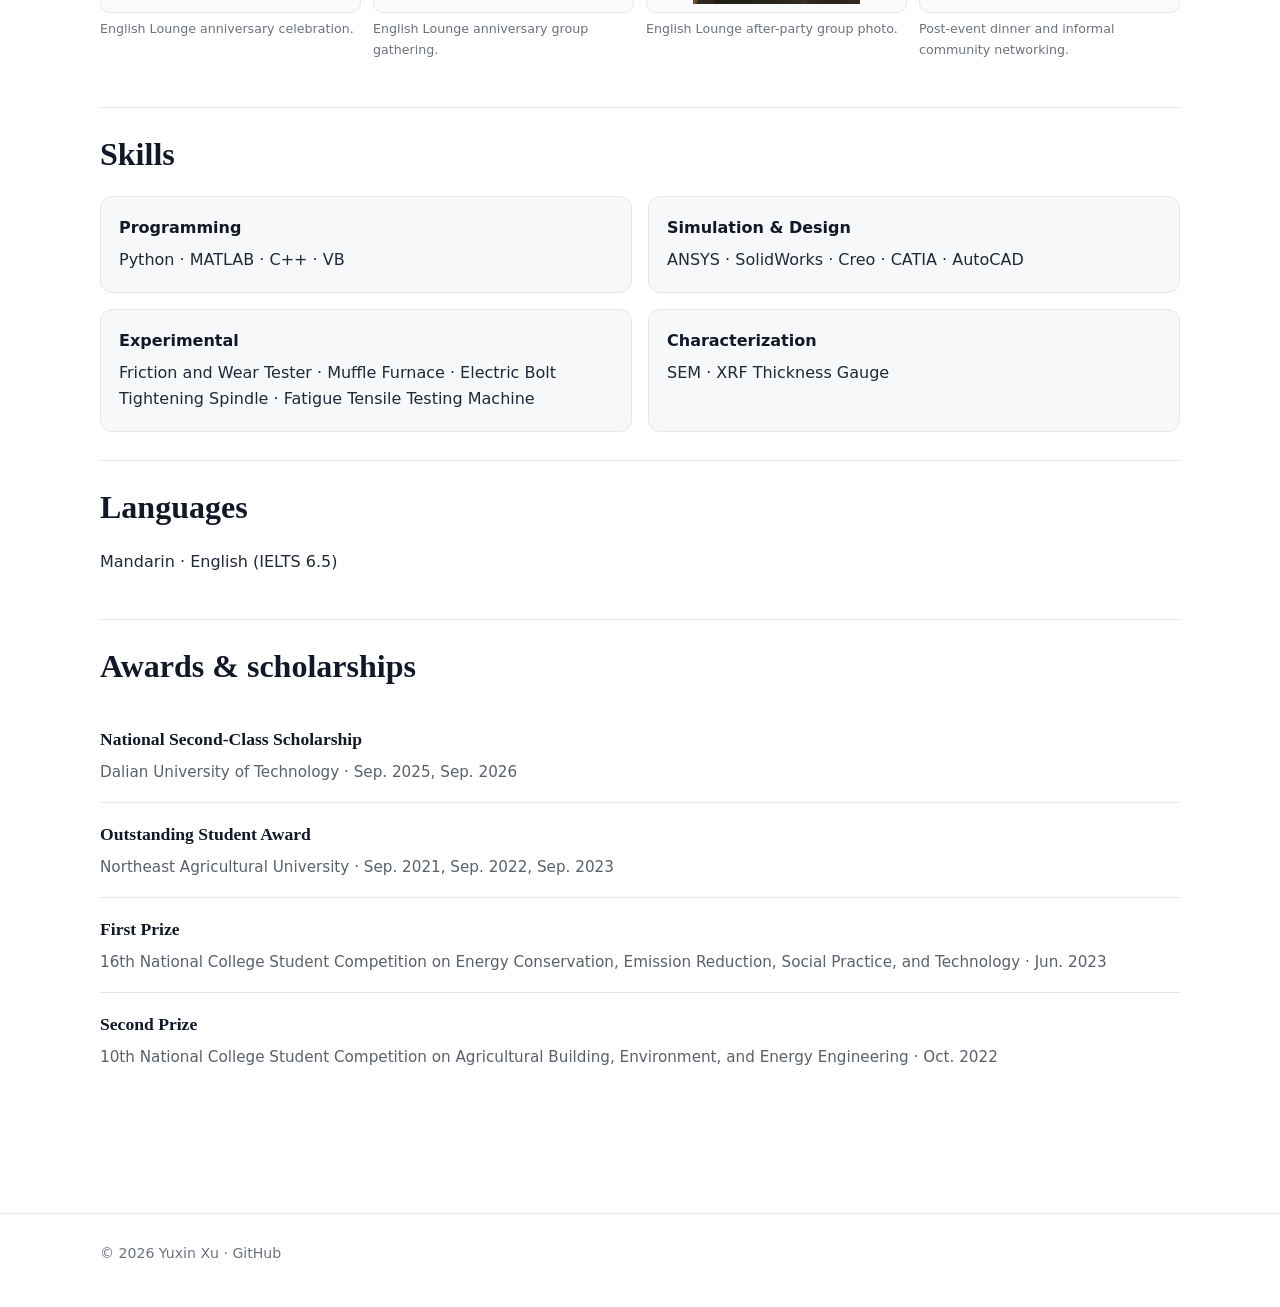
==== commit b135eac5: "Add files via upload" ====
--- a/cv.html
+++ b/cv.html
@@ -2,24 +2,29 @@
 <header class="site-header"><div class="container nav"><a class="brand" href="index.html">Yuxin Xu</a><nav class="nav-links"><a href="index.html">About</a><a href="research.html">Research</a><a href="publications.html">Publications</a><a class="active" href="cv.html">CV</a></nav></div></header>
 <main><section class="page-head"><div class="container"><div class="eyebrow">Curriculum Vitae</div><h1>Yuxin Xu</h1><p class="lede">Mechanical Engineering · Dalian University of Technology · Harbin, China</p><div class="hero-actions"><a class="btn primary" href="assets/Yuxin_Xu_CV.pdf">Download PDF CV</a><a class="btn secondary" href="mailto:yuxinxu@mail.dlut.edu.cn">yuxinxu@mail.dlut.edu.cn</a></div></div></section>
 <section class="section"><div class="container"><div class="cv-section"><h2>Education</h2><div class="timeline"><div class="timeline-item"><h3>Dalian University of Technology (Project 985)</h3><div class="when">M.S. Mechanical Engineering · Sep. 2024 – Jun. 2027 (expected)</div><p>GPA: 3.79/4.00 · Average: 88.93/100 · Rank: 34/343 (Top 10%)</p></div><div class="timeline-item"><h3>Northeast Agricultural University (Project 211)</h3><div class="when">B.S. Mechanical Engineering · Sep. 2020 – Jun. 2024</div><p>GPA: 3.49/5.00 · Average: 84.99/100 · Rank: 9/99 (Top 10%)</p></div></div></div><div class="cv-section"><h2>Research interests</h2><div class="meta-row"><span class="tag">Metastructure</span><span class="tag">Metamaterial</span><span class="tag">Biomechanics</span><span class="tag">Medical Device</span><span class="tag">Friction and Wear Analysis</span></div></div><div class="cv-section"><h2>Research experience</h2><p><strong>Master's Research Advisor:</strong> Wei Zhang, Associate Professor, Associate Dean</p><p><strong>Research Focus:</strong> Static/Dynamic Analysis and Friction/Wear Analysis of Bolted Joint Structures</p><p><a href="research.html">See detailed project descriptions →</a></p></div><div class="cv-section"><h2>International academic experience</h2>
-<div class="cv-story"><h3>Academic Visits & Exchange in the United Kingdom</h3><p>Represented Dalian University of Technology during academic visits and exchange activities in the United Kingdom, including Imperial College London, the University of Oxford, the University of Cambridge, the University of Bristol, and Cardiff University. These visits broadened my exposure to international research environments and strengthened my interest in pursuing doctoral study overseas.</p>
+<div class="cv-story"><h3>Academic Visits & Exchange in the United Kingdom</h3><p>Represented Dalian University of Technology during academic visits and exchange activities across the United Kingdom, including Imperial College London, University College London (UCL), the University of Oxford, the University of Cambridge, the University of Bristol, and Cardiff University. Through campus visits, welcome sessions, and academic exchange, I gained broader exposure to international research environments and graduate education in the UK, further strengthening my motivation to pursue doctoral training overseas.</p>
 <div class="project-gallery cv-gallery">
-<figure><img src="assets/images/cv/uk-imperial.jpg" alt="Yuxin Xu during an academic visit to Imperial College London"><figcaption>Academic visit to Imperial College London.</figcaption></figure>
-<figure><img src="assets/images/cv/uk-oxford.jpg" alt="Yuxin Xu during an academic visit to the University of Oxford"><figcaption>Academic visit to the University of Oxford.</figcaption></figure>
+<figure><img src="assets/images/cv/uk-imperial-visit.jpg" alt="Yuxin Xu during an academic visit to Imperial College London"><figcaption>Academic visit to Imperial College London.</figcaption></figure>
+<figure><img src="assets/images/cv/uk-imperial-tour.jpg" alt="Yuxin Xu visiting Imperial College London"><figcaption>Campus visit and academic exchange at Imperial College London.</figcaption></figure>
+<figure><img src="assets/images/cv/uk-ucl.jpg" alt="Yuxin Xu during an academic visit to University College London"><figcaption>Academic visit to University College London (UCL).</figcaption></figure>
+<figure><img src="assets/images/cv/uk-oxford-exchange.jpg" alt="Yuxin Xu during academic exchange at the University of Oxford"><figcaption>Academic exchange at the University of Oxford.</figcaption></figure>
+<figure><img src="assets/images/cv/uk-oxford-visit.jpg" alt="Yuxin Xu during an academic visit to the University of Oxford"><figcaption>Academic visit to the University of Oxford.</figcaption></figure>
 <figure><img src="assets/images/cv/uk-cambridge.jpg" alt="Yuxin Xu during an academic visit to the University of Cambridge"><figcaption>Academic visit to the University of Cambridge.</figcaption></figure>
-<figure><img src="assets/images/cv/uk-bristol.jpg" alt="Yuxin Xu during an academic visit to the University of Bristol"><figcaption>Academic visit to the University of Bristol.</figcaption></figure>
-<figure><img src="assets/images/cv/uk-cardiff.jpg" alt="Yuxin Xu during an academic visit to Cardiff University"><figcaption>Academic visit to Cardiff University.</figcaption></figure>
+<figure><img src="assets/images/cv/uk-bristol-group.jpg" alt="Group photo during an academic visit to the University of Bristol"><figcaption>Group exchange during the visit to the University of Bristol.</figcaption></figure>
+<figure><img src="assets/images/cv/uk-bristol-visit.jpg" alt="Yuxin Xu during an academic visit to the University of Bristol"><figcaption>Academic visit to the University of Bristol.</figcaption></figure>
+<figure><img src="assets/images/cv/uk-cardiff-welcome.jpg" alt="Welcome session during an academic visit to Cardiff University"><figcaption>Welcome session at Cardiff University.</figcaption></figure>
+<figure><img src="assets/images/cv/uk-cardiff-visit.jpg" alt="Yuxin Xu during an academic visit to Cardiff University"><figcaption>Academic visit to Cardiff University.</figcaption></figure>
 </div></div></div>
 <div class="cv-section"><h2>Community engagement & leadership</h2>
-<div class="cv-story"><h3>Co-host, English Lounge · Dalian</h3><p>I currently serve as a co-host of English Lounge in Dalian, helping a friend organize and sustain a recurring English-speaking community through conversation sessions, social gatherings, and anniversary events. English Lounge activities have been covered multiple times by Dalian TV, Peninsula Morning Post, China News Service, and other media outlets.</p>
+<div class="cv-story"><h3>Co-host, English Lounge · Dalian</h3><p>I currently serve as a co-host of English Lounge in Dalian, helping a friend organize and sustain a recurring English-speaking community through conversation sessions, social gatherings, anniversary events, and post-event networking. English Lounge events have received sponsorship from HSBC Hong Kong and the global coffee chain Tim Hortons (Tims / 天好咖啡), and activities have been covered multiple times by Dalian TV, Peninsula Morning Post, China News Service, and other media outlets. This experience has strengthened my cross-cultural communication, event coordination, and community-building skills.</p>
 <div class="project-gallery cv-gallery">
 <figure><img src="assets/images/cv/english-lounge-daily-1.jpg" alt="English Lounge community gathering in Dalian"><figcaption>English Lounge community gathering in Dalian.</figcaption></figure>
 <figure><img src="assets/images/cv/english-lounge-daily-2.jpg" alt="English Lounge small-group conversation session"><figcaption>Small-group English conversation and social exchange.</figcaption></figure>
 <figure><img src="assets/images/cv/english-lounge-daily-3.jpg" alt="English Lounge discussion activity"><figcaption>English Lounge discussion activity.</figcaption></figure>
-<figure><img src="assets/images/cv/english-lounge-daily-4.jpg" alt="English Lounge outdoor social gathering"><figcaption>Outdoor English Lounge social gathering.</figcaption></figure>
-<figure><img src="assets/images/cv/english-lounge-afterparty.jpg" alt="English Lounge after-party group photo"><figcaption>English Lounge after-party group photo.</figcaption></figure>
+<figure><img src="assets/images/cv/english-lounge-daily-4.jpg" alt="English Lounge social gathering"><figcaption>English Lounge social gathering and community networking.</figcaption></figure>
 <figure><img src="assets/images/cv/english-lounge-anniversary-1.jpg" alt="English Lounge anniversary celebration"><figcaption>English Lounge anniversary celebration.</figcaption></figure>
 <figure><img src="assets/images/cv/english-lounge-anniversary-2.jpg" alt="English Lounge anniversary group gathering"><figcaption>English Lounge anniversary group gathering.</figcaption></figure>
-<figure><img src="assets/images/cv/english-lounge-anniversary-3.jpg" alt="English Lounge anniversary gathering"><figcaption>English Lounge anniversary gathering.</figcaption></figure>
+<figure><img src="assets/images/cv/english-lounge-afterparty.jpg" alt="English Lounge after-party group photo"><figcaption>English Lounge after-party group photo.</figcaption></figure>
+<figure><img src="assets/images/cv/english-lounge-dinner.jpg" alt="English Lounge post-event dinner"><figcaption>Post-event dinner and informal community networking.</figcaption></figure>
 </div></div></div><div class="cv-section"><h2>Skills</h2><div class="skills-grid"><div class="skillbox"><strong>Programming</strong>Python · MATLAB · C++ · VB</div><div class="skillbox"><strong>Simulation & Design</strong>ANSYS · SolidWorks · Creo · CATIA · AutoCAD</div><div class="skillbox"><strong>Experimental</strong>Friction and Wear Tester · Muffle Furnace · Electric Bolt Tightening Spindle · Fatigue Tensile Testing Machine</div><div class="skillbox"><strong>Characterization</strong>SEM · XRF Thickness Gauge</div></div></div><div class="cv-section"><h2>Languages</h2><p>Mandarin · English (IELTS 6.5)</p></div><div class="cv-section"><h2>Awards & scholarships</h2><ul class="list-clean"><li><div class="item-title">National Second-Class Scholarship</div><div class="item-body">Dalian University of Technology · Sep. 2025, Sep. 2026</div></li><li><div class="item-title">Outstanding Student Award</div><div class="item-body">Northeast Agricultural University · Sep. 2021, Sep. 2022, Sep. 2023</div></li><li><div class="item-title">First Prize</div><div class="item-body">16th National College Student Competition on Energy Conservation, Emission Reduction, Social Practice, and Technology · Jun. 2023</div></li><li><div class="item-title">Second Prize</div><div class="item-body">10th National College Student Competition on Agricultural Building, Environment, and Energy Engineering · Oct. 2022</div></li></ul></div></div></section>
 </main><footer class="footer"><div class="container">© <span id="year"></span> Yuxin Xu · <a href="https://github.com/Nathan-yuxinxu" target="_blank" rel="noopener">GitHub</a></div></footer><script src="assets/site.js"></script></body></html>
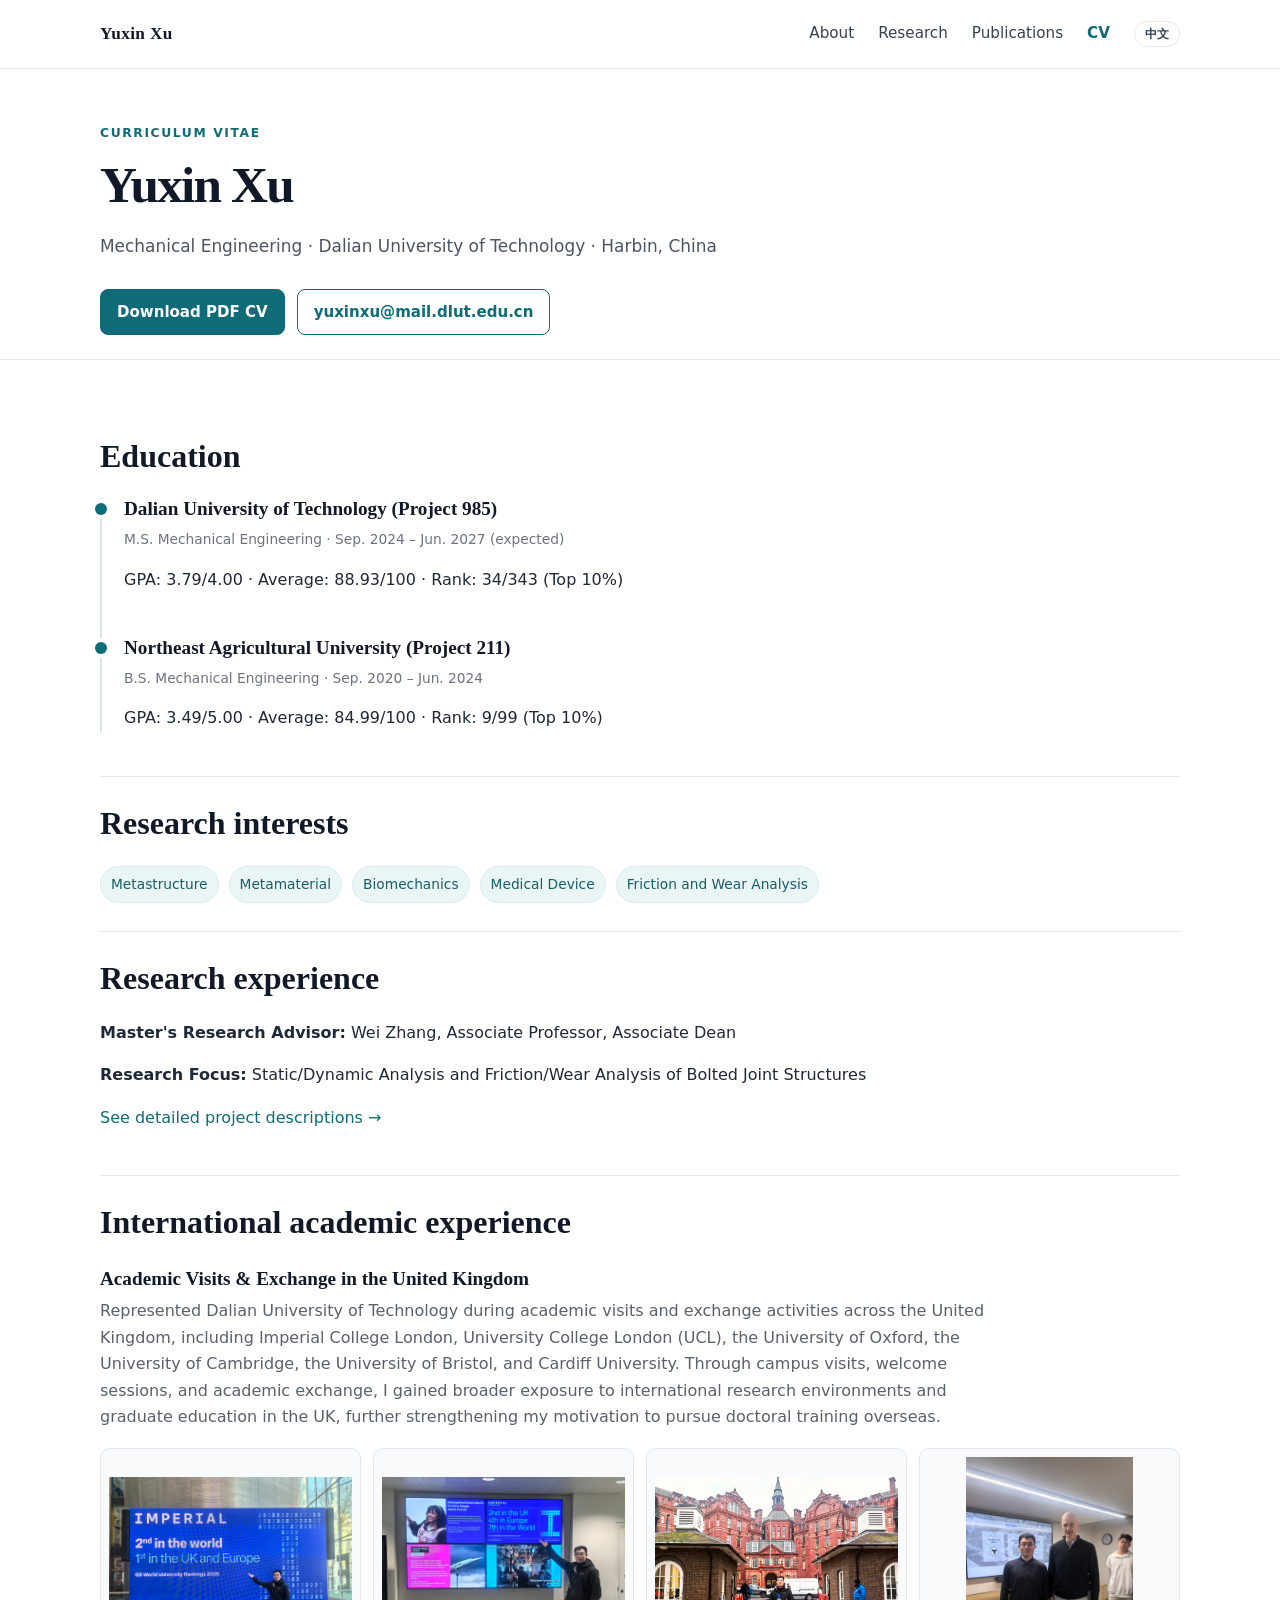
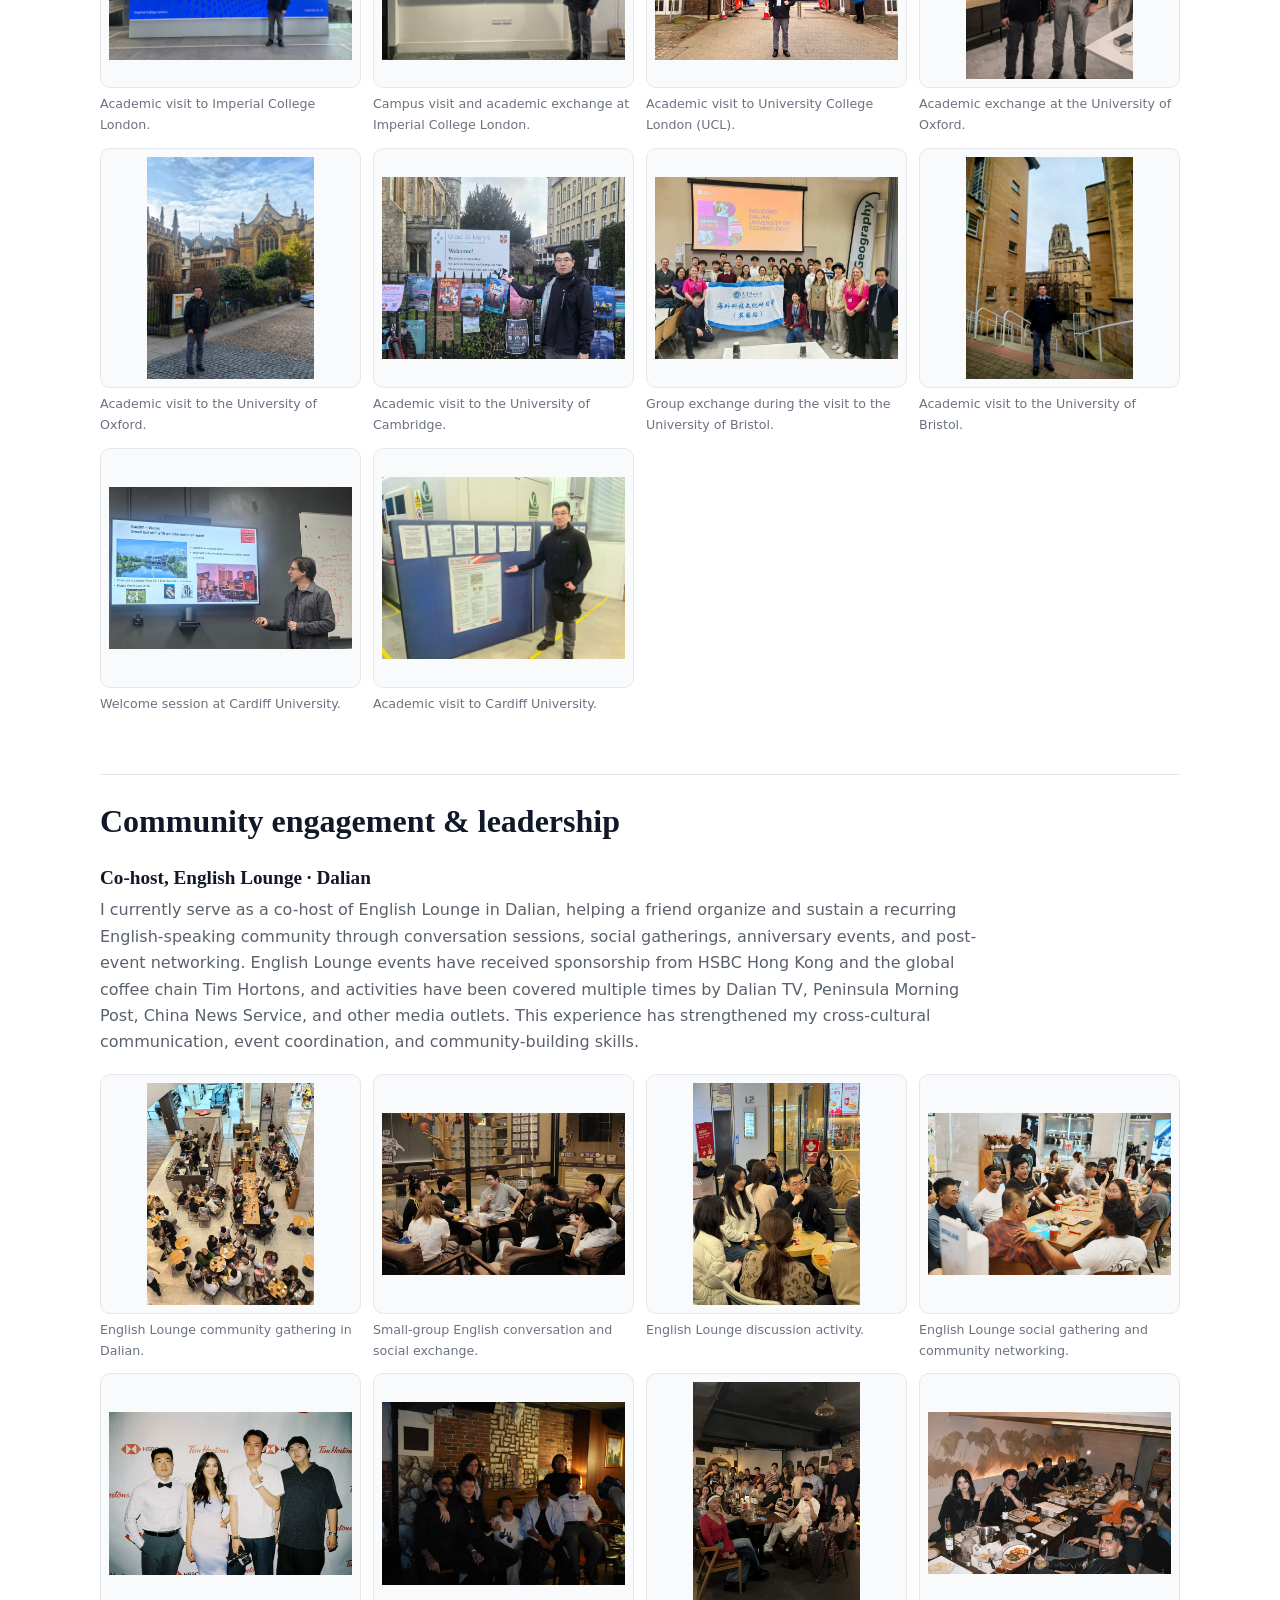
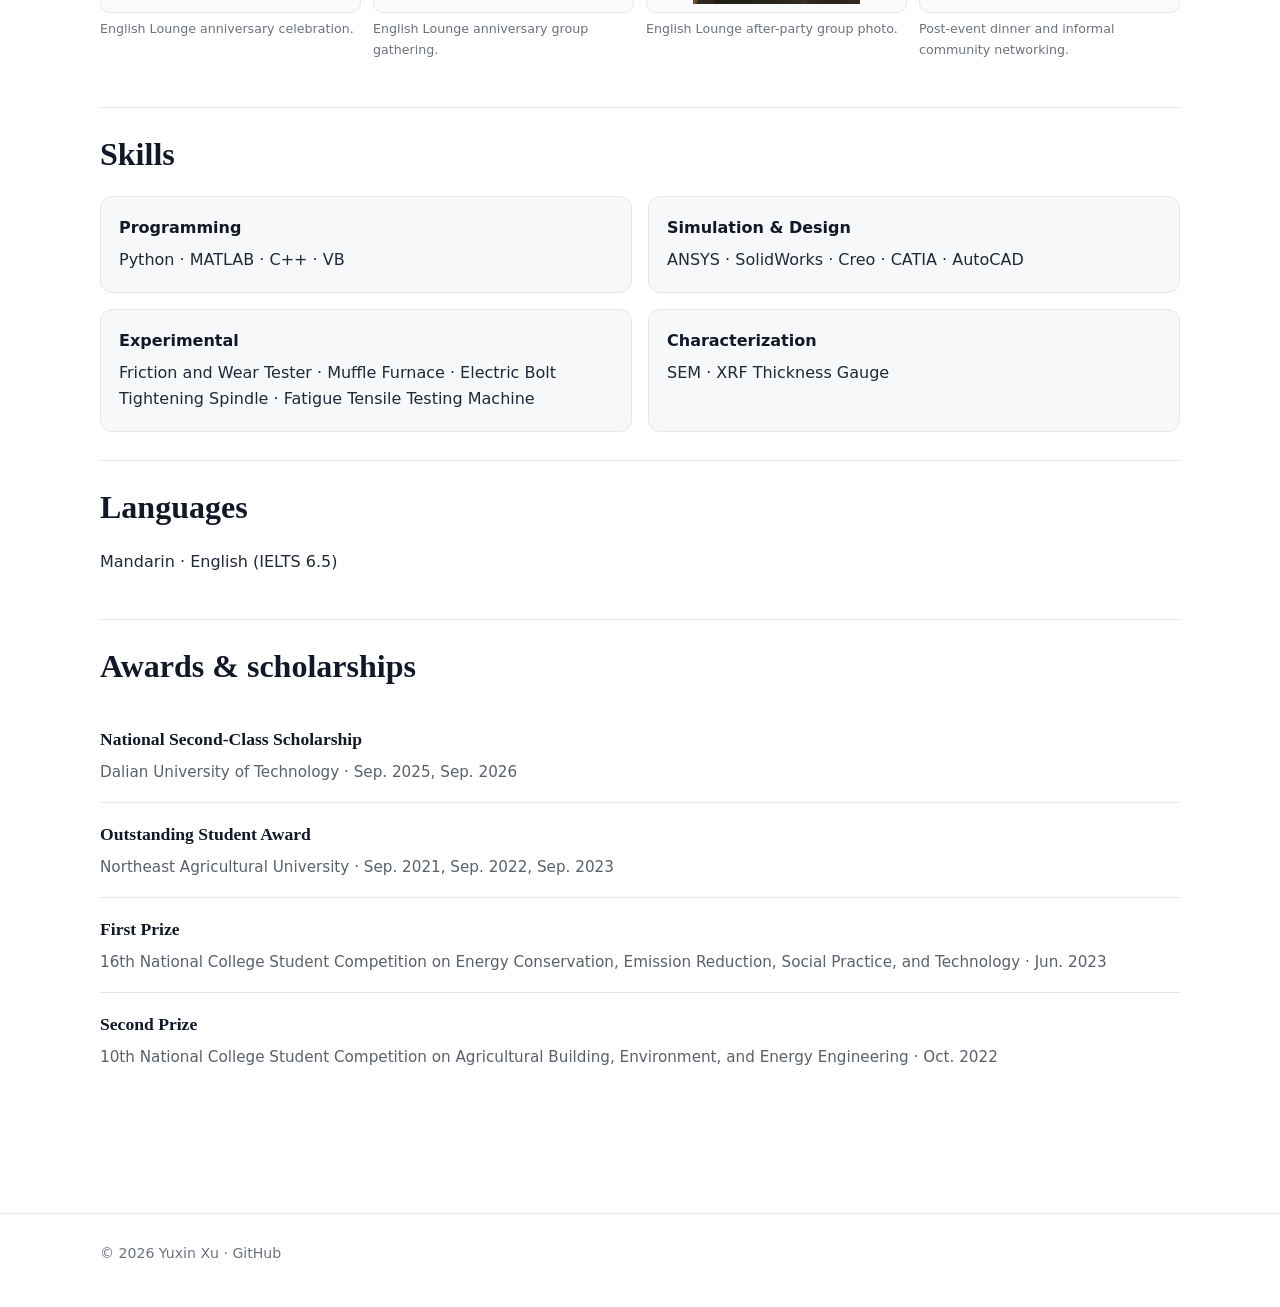
==== commit 04f3d65f: "Add files via upload" ====
--- a/cv.html
+++ b/cv.html
@@ -16,7 +16,7 @@
 <figure><img src="assets/images/cv/uk-cardiff-visit.jpg" alt="Yuxin Xu during an academic visit to Cardiff University"><figcaption>Academic visit to Cardiff University.</figcaption></figure>
 </div></div></div>
 <div class="cv-section"><h2>Community engagement & leadership</h2>
-<div class="cv-story"><h3>Co-host, English Lounge · Dalian</h3><p>I currently serve as a co-host of English Lounge in Dalian, helping a friend organize and sustain a recurring English-speaking community through conversation sessions, social gatherings, anniversary events, and post-event networking. English Lounge events have received sponsorship from HSBC Hong Kong and the global coffee chain Tim Hortons (Tims / 天好咖啡), and activities have been covered multiple times by Dalian TV, Peninsula Morning Post, China News Service, and other media outlets. This experience has strengthened my cross-cultural communication, event coordination, and community-building skills.</p>
+<div class="cv-story"><h3>Co-host, English Lounge · Dalian</h3><p>I currently serve as a co-host of English Lounge in Dalian, helping a friend organize and sustain a recurring English-speaking community through conversation sessions, social gatherings, anniversary events, and post-event networking. English Lounge events have received sponsorship from HSBC Hong Kong and the global coffee chain Tim Hortons, and activities have been covered multiple times by Dalian TV, Peninsula Morning Post, China News Service, and other media outlets. This experience has strengthened my cross-cultural communication, event coordination, and community-building skills.</p>
 <div class="project-gallery cv-gallery">
 <figure><img src="assets/images/cv/english-lounge-daily-1.jpg" alt="English Lounge community gathering in Dalian"><figcaption>English Lounge community gathering in Dalian.</figcaption></figure>
 <figure><img src="assets/images/cv/english-lounge-daily-2.jpg" alt="English Lounge small-group conversation session"><figcaption>Small-group English conversation and social exchange.</figcaption></figure>
--- a/assets/style.css
+++ b/assets/style.css
@@ -129,3 +129,7 @@
 .cv-gallery{margin-top:16px}
 .cv-gallery img{height:240px}
 @media (max-width:560px){.cv-gallery img{height:220px}}
+
+.research-interests{margin-top:24px}
+.interest-label{font-family:Georgia,"Times New Roman",serif;font-size:1rem;font-weight:700;color:#111827;margin-bottom:8px}
+.research-interests .meta-row{margin-top:0}
